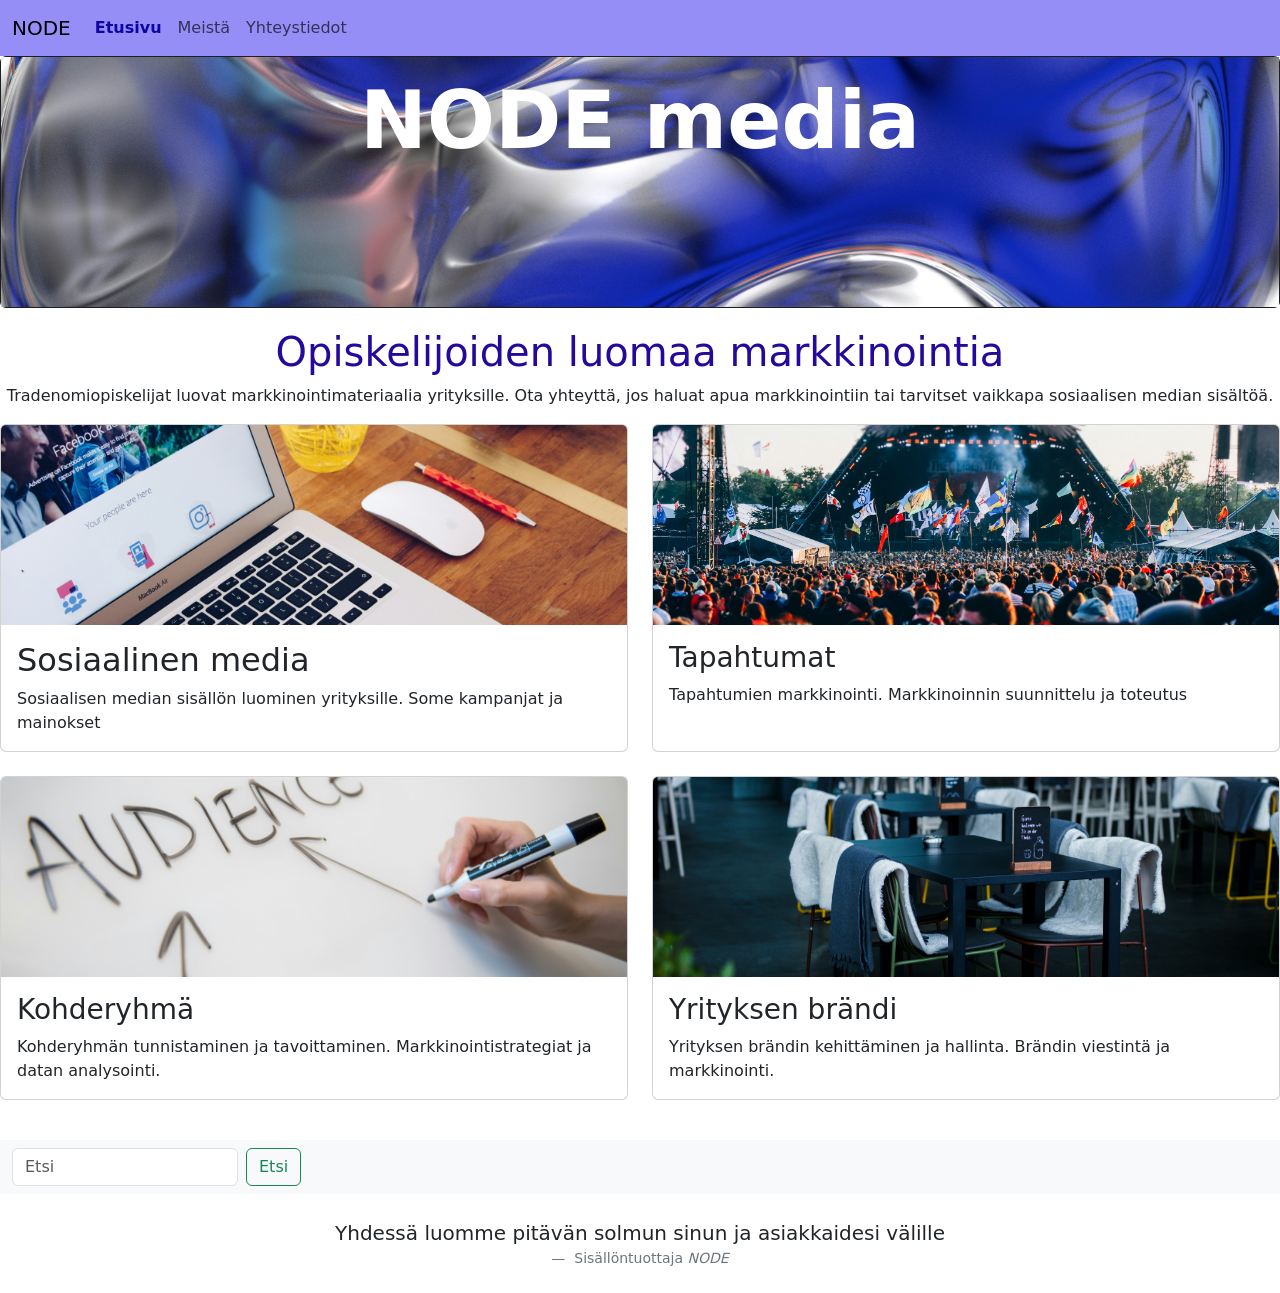
==== websivu/index.html @ 262f1cee "Add files via upload" ====
<!DOCTYPE html>
<html lang="fi">
<head>
    <meta charset="UTF-8">
    <meta name="viewport" content="width=device-width, initial-scale=1.0">
    <title>rosan websivu</title>
    <link rel="stylesheet" href="style.css"> 
    <link href="https://cdn.jsdelivr.net/npm/bootstrap@5.3.0/dist/css/bootstrap.min.css" rel="stylesheet">
</head>
<body>
    <nav class="navbar navbar-expand-lg custom-navbar">
  <div class="container-fluid">
    <a class="navbar-brand" href="index.html">NODE</a>
    <button class="navbar-toggler" type="button" data-bs-toggle="collapse" data-bs-target="#navbarNav" aria-controls="navbarNav" aria-expanded="false" aria-label="Toggle navigation">
      <span class="navbar-toggler-icon"></span>
    </button>
    <div class="collapse navbar-collapse" id="navbarNav">
      <ul class="navbar-nav">
        <li class="nav-item">
          <a class="nav-link active" aria-current="page" href="index.html">Etusivu</a>
        </li>
        <li class="nav-item">
          <a class="nav-link" href="about.html">Meistä</a>
        </li>
        <li class="nav-item">
          <a class="nav-link" href="contact.html">Yhteystiedot</a>
        </li>
      </ul>
    </div>
  </div>
</nav>

<main>
<div class="card text-bg-dark">
  <img src="metallic.jpg" class="card-img rounded-0" alt="background" style="height: 250px; object-fit: cover;">
  <div class="card-img-overlay">
    <h5 class="card-title text-center display-1 fw-bold mb-3">NODE media</h5>
  </div>
</div>

<!-- Teksti workshop mallien mukaan-->
<div style="margin-top: 20px; text-align: center;">
    <h1 style="color: rgb(38, 9, 156);">Opiskelijoiden luomaa markkinointia</h1>
    <p>
        Tradenomiopiskelijat luovat markkinointimateriaalia yrityksille. Ota yhteyttä, jos haluat apua markkinointiin tai tarvitset vaikkapa sosiaalisen median sisältöä.
    </p>
</div>

 <!-- laatikoiden ja bannerin väliin jätetty tilaa, laatikot md-6 koska 12 osaa ja haluan kaksi laatikkoa vierekkäin-->
  <!-- kuvat nimetty tasa-kuvat css varten-->
 <div class="row mt-3">
 <div class="container-fluid">
  <div class="row justify-content-center g-4 mb-4">
  <div class="col-md-6">
    <div class="card h-100">
      <img src="socialmedia.jpg" class="card-img-top tasa-kuvat" alt="kuva">
      <div class="card-body">
        <h2 class="card-title">Sosiaalinen media</h2>
        <p class="card-text">Sosiaalisen median sisällön luominen yrityksille. Some kampanjat ja mainokset</p>
      </div>
    </div>
  </div>
  <div class="col-md-6">
    <div class="card h-100">
      <img src="festival.jpg" class="card-img-top tasa-kuvat" alt="kuva">
      <div class="card-body">
        <h3 class="card-title">Tapahtumat</h3>
        <p class="card-text">Tapahtumien markkinointi. Markkinoinnin suunnittelu ja toteutus</p>
      </div>
    </div>
  </div>
  <div class="col-md-6">
    <div class="card h-100">
      <img src="audience.jpg" class="card-img-top tasa-kuvat" alt="kuva">
      <div class="card-body">
        <h3 class="card-title">Kohderyhmä</h3>
        <p class="card-text">Kohderyhmän tunnistaminen ja tavoittaminen. Markkinointistrategiat ja datan analysointi.</p>
      </div>
    </div>
  </div>
  <div class="col-md-6">
    <div class="card h-100">
      <img src="ravintola.jpg" class="card-img-top tasa-kuvat" alt="kuva">
      <div class="card-body">
        <h3 class="card-title">Yrityksen brändi</h3>
        <p class="card-text">Yrityksen brändin kehittäminen ja hallinta. Brändin viestintä ja markkinointi.</p>
      </div>
    </div>
  </div>
</div>
</div>
</div>

<!-- asetteluun lisätty väli mb-4 on margin bottom 4-->
<nav class="navbar bg-body-tertiary mt-3 mb-4">
  <div class="container-fluid">
    <form class="d-flex" role="search">
      <input class="form-control me-2" type="search" placeholder="Etsi" aria-label="Search">
      <button class="btn btn-outline-success" type="submit">Etsi</button>
    </form>
  </div>
</nav>

<!-- tähän joku kuva mikä kuvastaa yritystä?-->
 <figure class="text-center mt-3 mb-4">
  <blockquote class="blockquote">
    <p> Yhdessä luomme pitävän solmun sinun ja asiakkaidesi välille</p>
  </blockquote>
  <figcaption class="blockquote-footer">
    Sisällöntuottaja <cite title="Source Title">NODE</cite>
  </figcaption>
</figure>
    
  <script src="https://cdn.jsdelivr.net/npm/bootstrap@5.3.0/dist/js/bootstrap.bundle.min.js"></script>
</main>

</body>
</html>
---- websivu/style.css ----
.custom-navbar {
    background-color: #958ef7 !important;
}
/* aktiivinen linkki korostuu värillä ja fontti lihavoituu*/
.custom-navbar .nav-link.active {
    color: #0e06a3 !important;
    font-weight: bold !important;
}
/* kortin teksti siniseksi ja fontti courier newksi*/
.sininen-kortti .card-body {
    color: #0e06a3;
    font-family: 'Courier New', monospace;
}
.sininen-kortti .card-title {
    font-size: 1.5rem; 
    font-weight: bold; 
}
.kuva-kortti .card-title {
    font-family: 'Courier New', Courier, monospace;
}
.erikois-otsikko {
    font-family: 'Courier New', Courier, monospace;
    color: #0e06a3;
    font-size: 2rem;
    font-weight: bold;
}
/* siirtää bulletit listan sisälle*/
ul {
    list-style-position: inside;
}
/* kuva harmaaksi ja hoverilla värit takaisin. Opittu workshopissa */
.filter-image {
        filter: grayscale(100%);
        transition: filter 0.3s ease;
        width: 400px;
        height: auto;
        margin: 30px 0;
      }
      .filter-image:hover {
        filter: grayscale(0%);
      }
      .quote {
        position: relative;
        padding-left: 20px;
        font-style: italic;
        margin-bottom: 20px;
      }
      .kuvapari {
        display: flex;
        justify-content: center;
        gap: 40px;
      }
      .contact-otsikko {
        font-family: 'Courier New', Courier, monospace;
        color: #0e06a3;
        font-size: 1.5rem;
        font-weight: bold;
      }
      /* Muuttaa etusivun korttien kuvat samankokoisiksi ja pitää kuvasuhteen, jotta ne näyttävät yhtenäisiltä */
      .tasa-kuvat {
        height: 200px;
        object-fit: cover;
        width: 100%;
      }
      .list-group-item {
        font-family: 'Courier New', Courier, monospace;
      }
      body.aboutsivu {
        background-color: #e1dff1;
      }
      body.contactsivu {
        background-color: #e1dff1;
      }
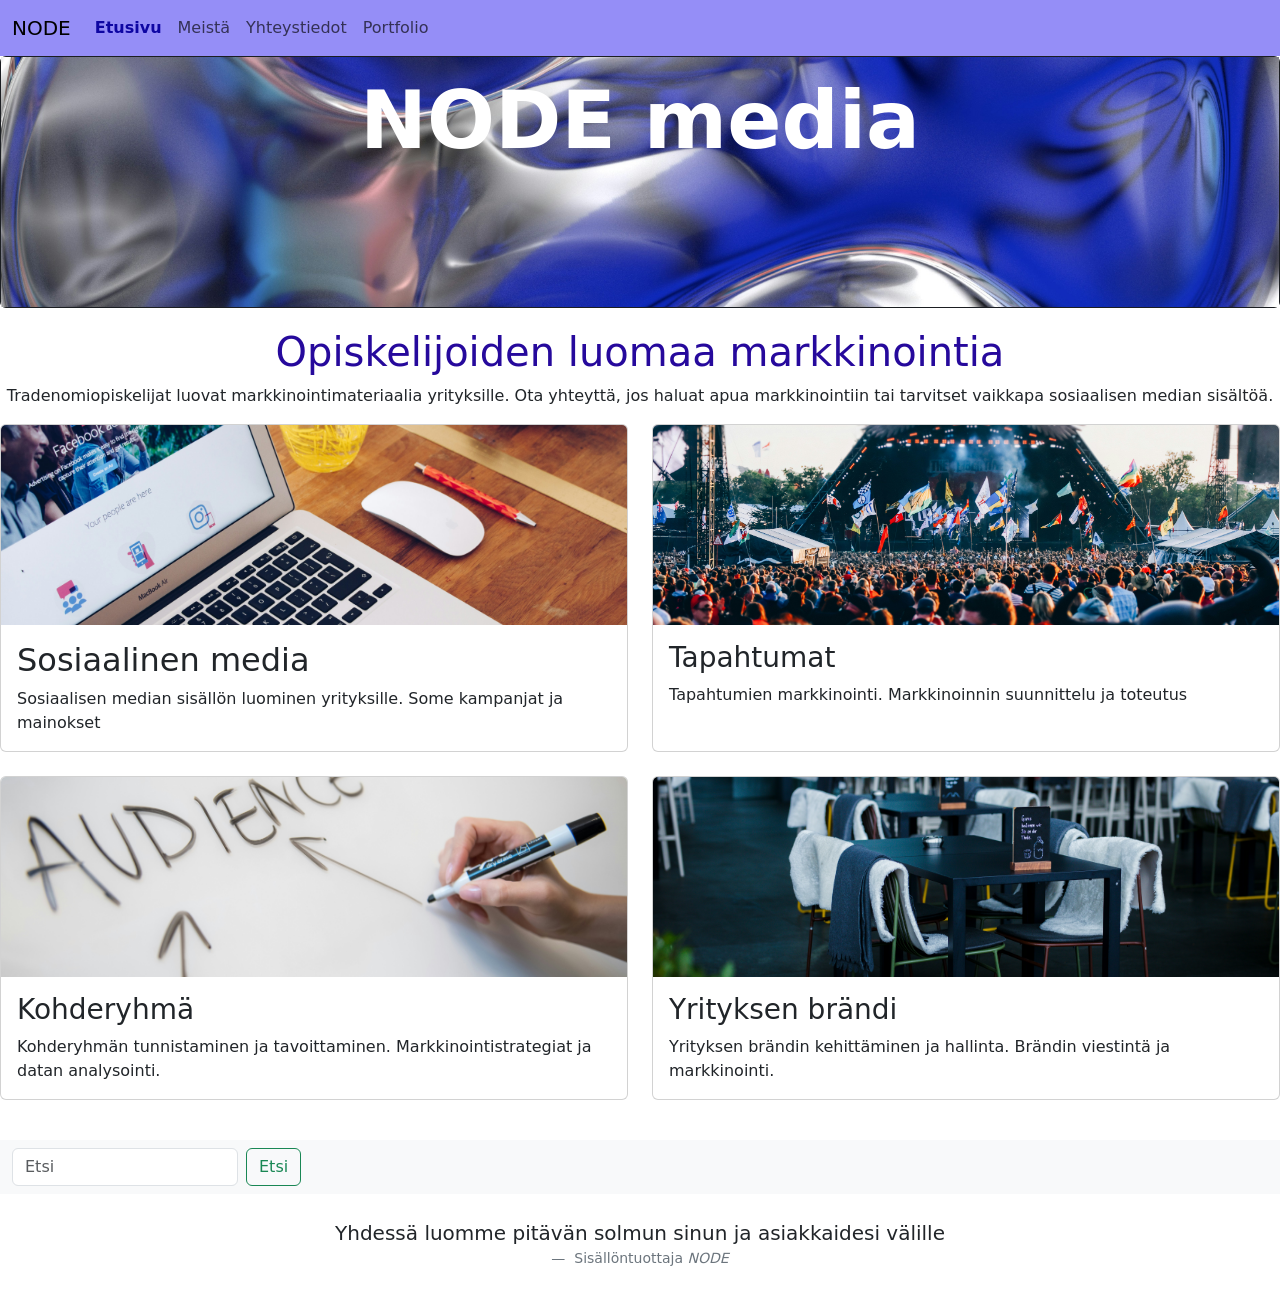
==== commit 9fb144f1: "Add files via upload" ====
--- a/websivu/index.html
+++ b/websivu/index.html
@@ -24,6 +24,9 @@
         </li>
         <li class="nav-item">
           <a class="nav-link" href="contact.html">Yhteystiedot</a>
+        </li>
+        <li class="nav-item">
+          <a class="nav-link" href="portfolio.html">Portfolio</a>
         </li>
       </ul>
     </div>
--- a/websivu/style.css
+++ b/websivu/style.css
@@ -45,8 +45,10 @@
         font-style: italic;
         margin-bottom: 20px;
       }
+      /* hienosäätö:flex-wrap,kuvat mobiilissa allekkain. flexboxilla kuvat keskelle ja väliä 40px */
       .kuvapari {
         display: flex;
+        flex-wrap: wrap;
         justify-content: center;
         gap: 40px;
       }
@@ -70,4 +72,39 @@
       }
       body.contactsivu {
         background-color: #e1dff1;
-      }+      }
+      /* karusellin muokkausta*/
+      .carousel-item {
+        height: 500px;
+        overflow: hidden;
+      }
+      /* Muuttaa karusellin kuvat samankokoisiksi ja pitää kuvasuhteen, jotta ne näyttävät yhtenäisiltä */
+      .carousel-item img {
+        height: 500px;
+        object-fit: cover;
+        width: 100%;
+      }
+      /* Mobiililaitteissa karusellin kuvat pienemmiksi, jotta ne mahtuvat paremmin näytölle */
+      @media (max-width: 767px) {
+        .carousel-item img {
+          height: 250px;
+          object-fit: cover;
+        }
+      }
+      body.portfoliosivu {
+        background-color: #e1dff1;
+      }
+      .portfolio-otsikko {
+        font-family: 'Courier New', Courier, monospace;
+        color: #0e06a3;
+        font-size: 2rem;
+    font-weight: bold;
+      }
+      .nappi-linkki {
+        font-family: 'Courier New', Courier, monospace;
+        color: #0e06a3;
+        font-size: 1rem;
+        font-weight: bold;
+        margin-top: 60px;
+      }
+  
